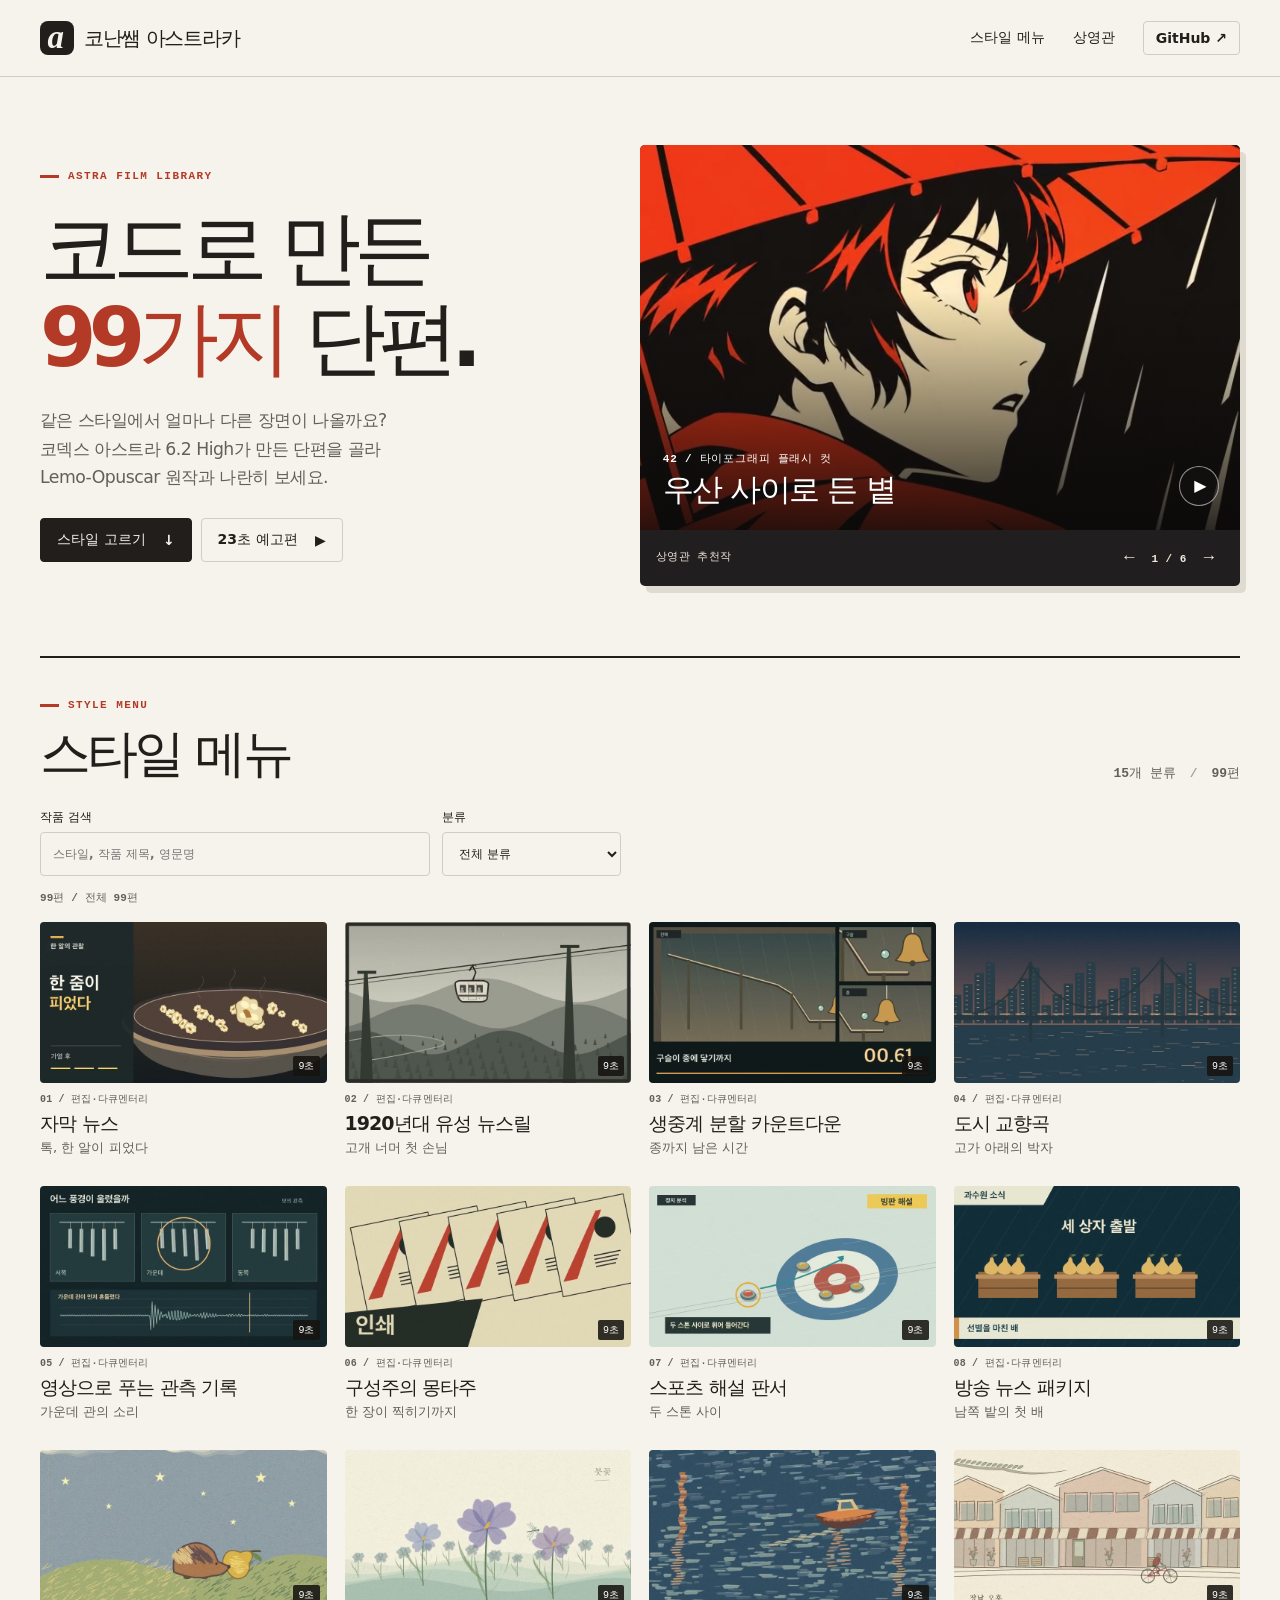
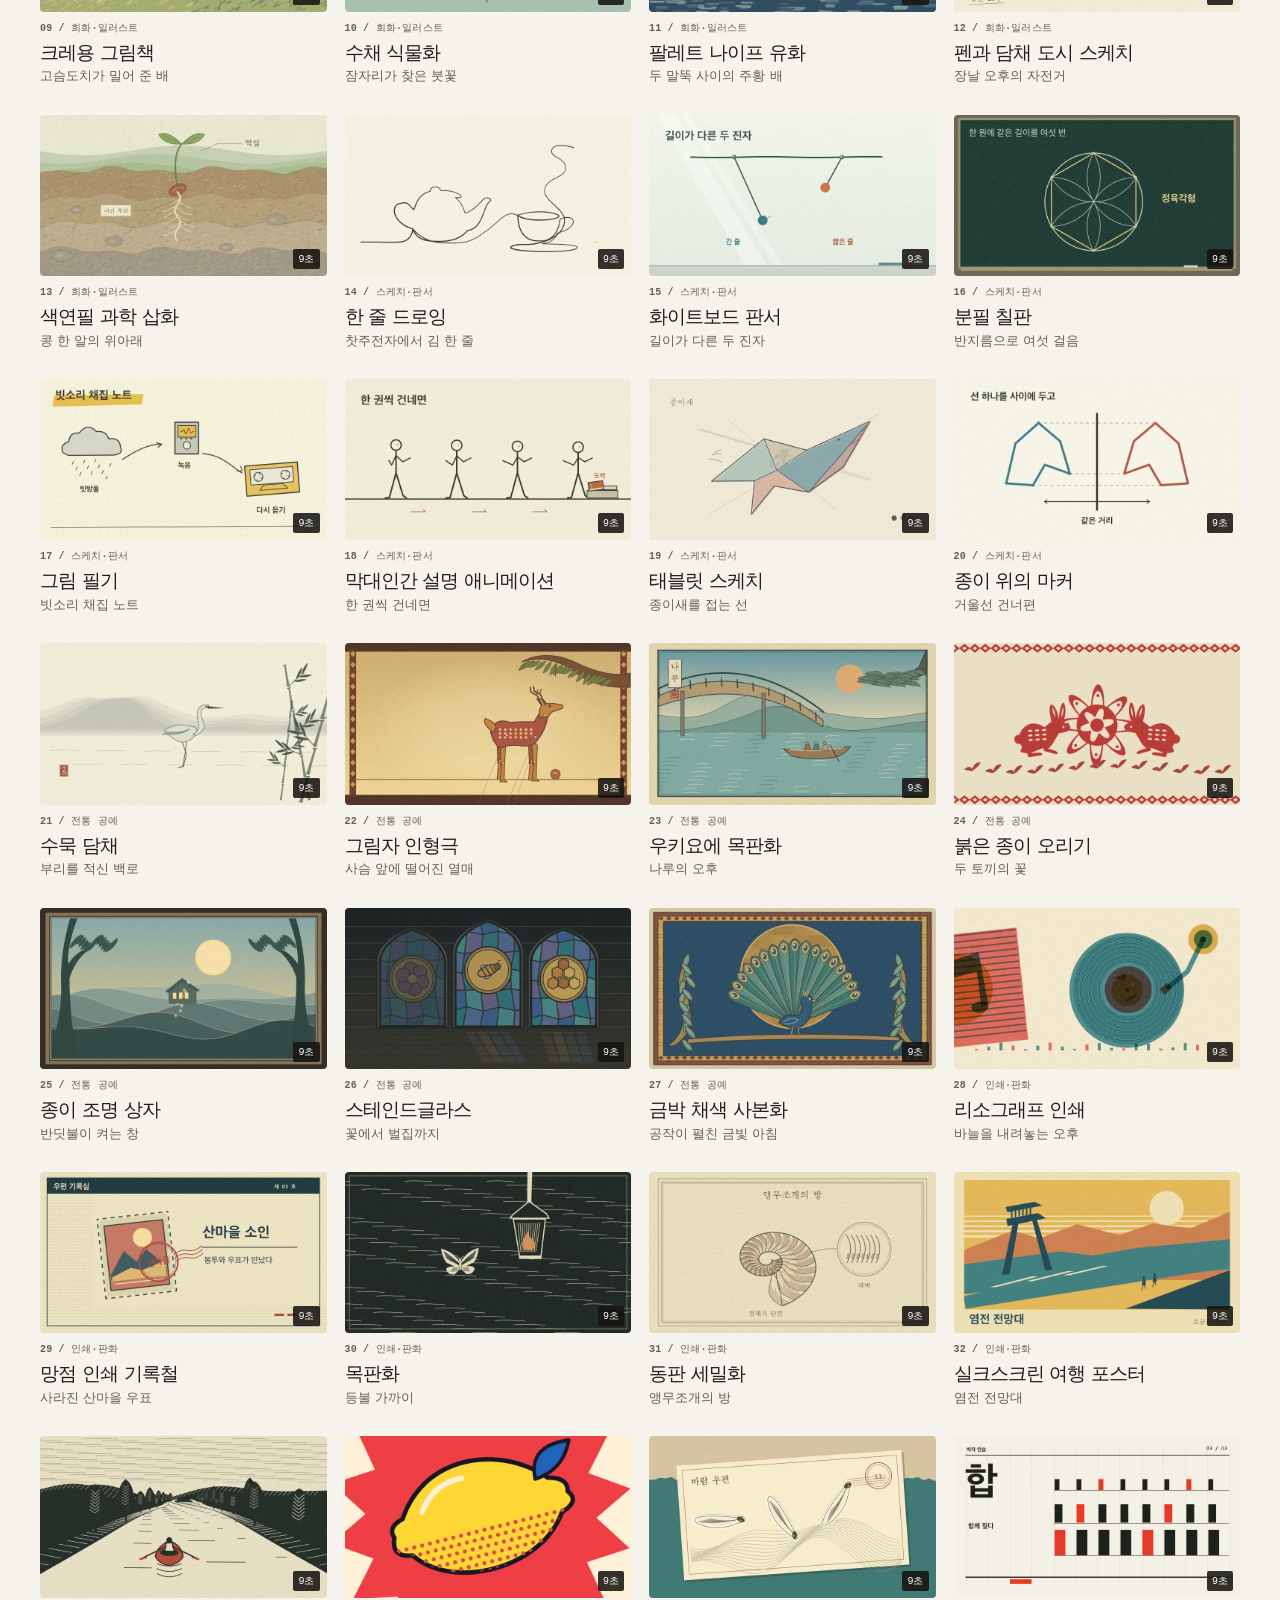
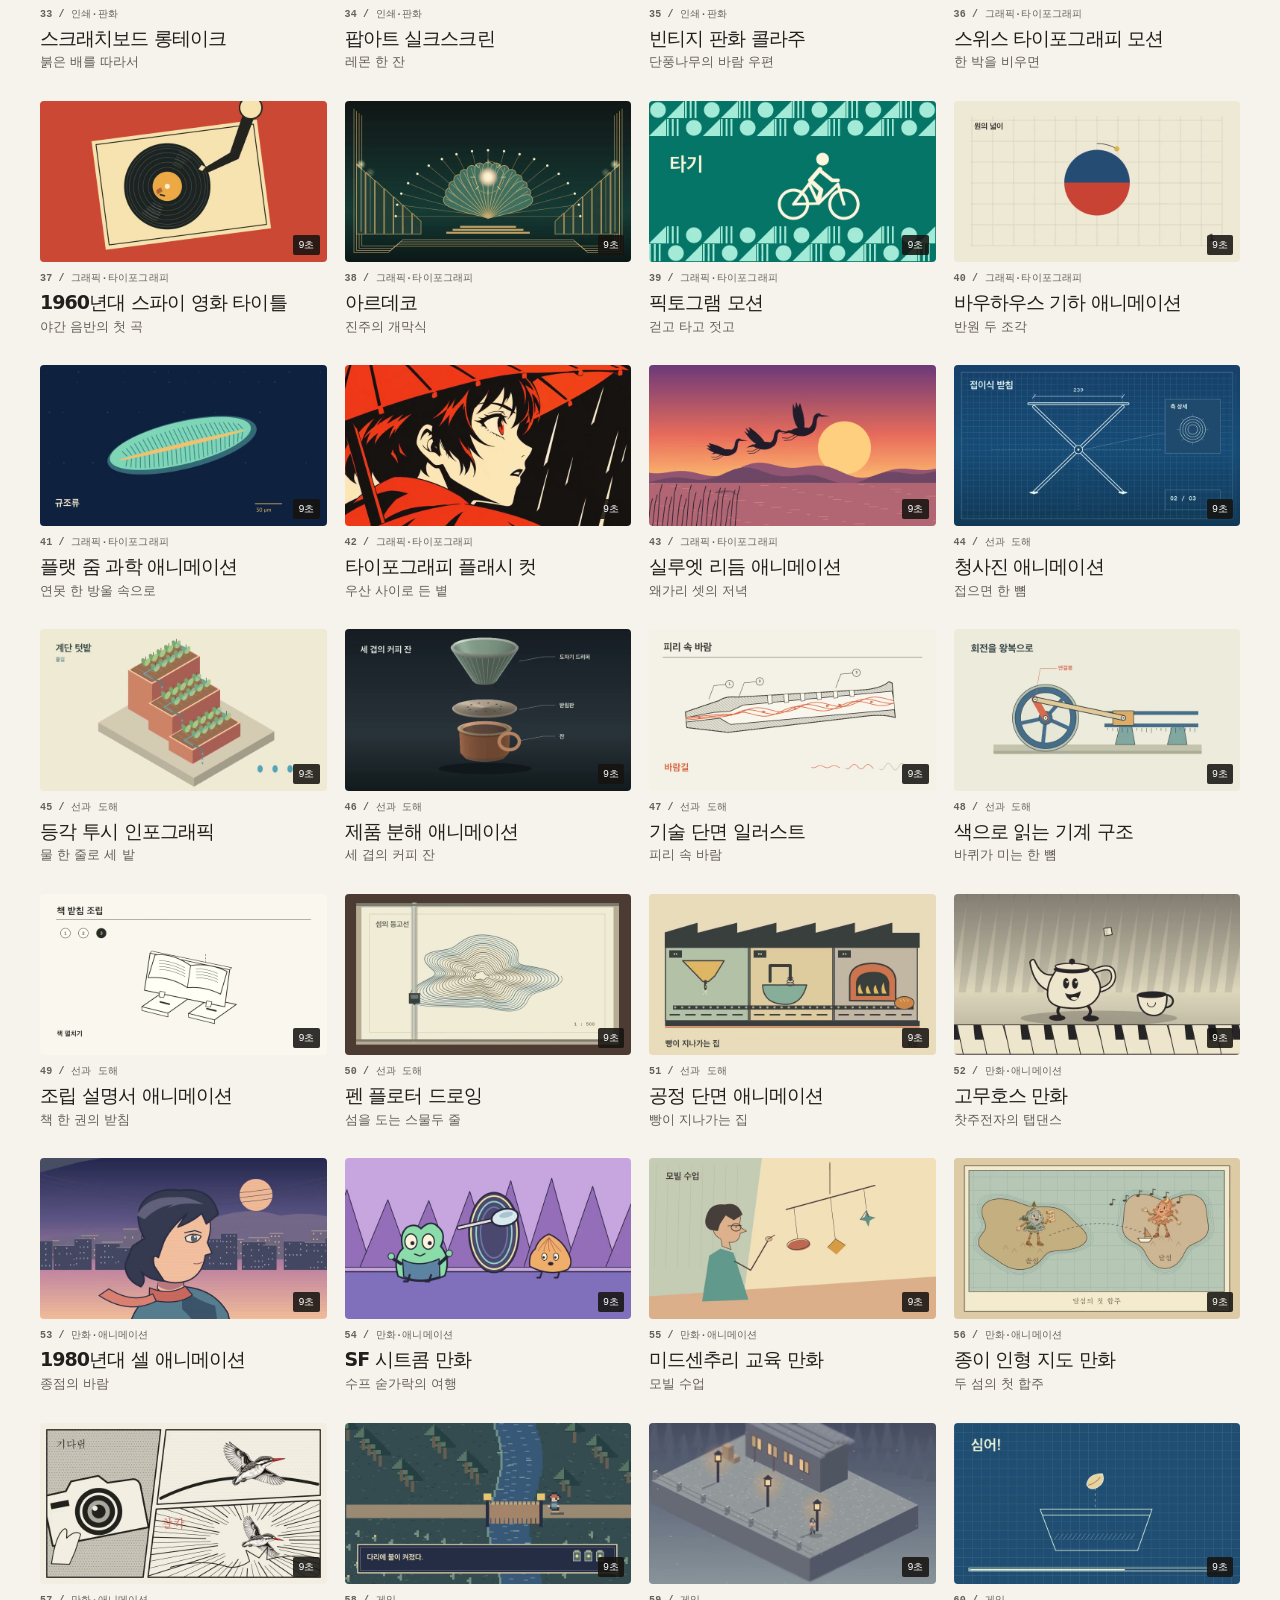
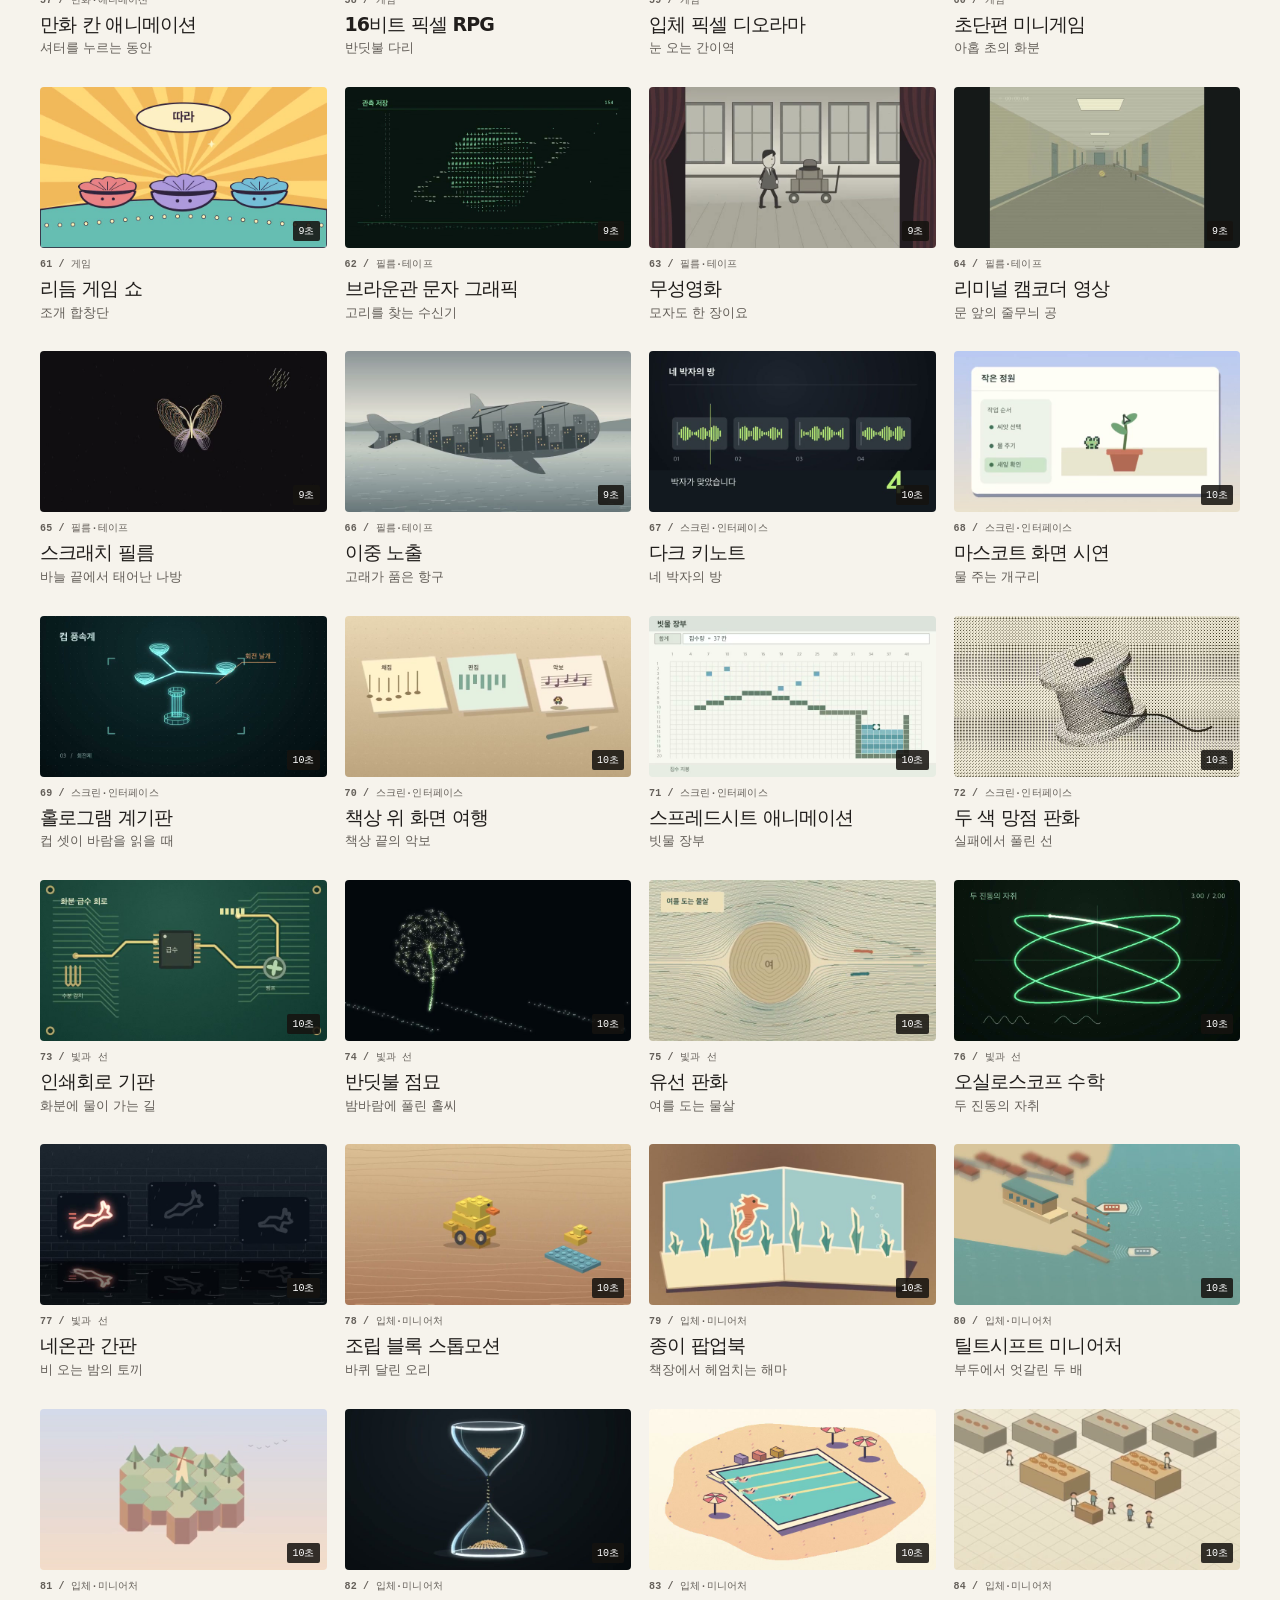
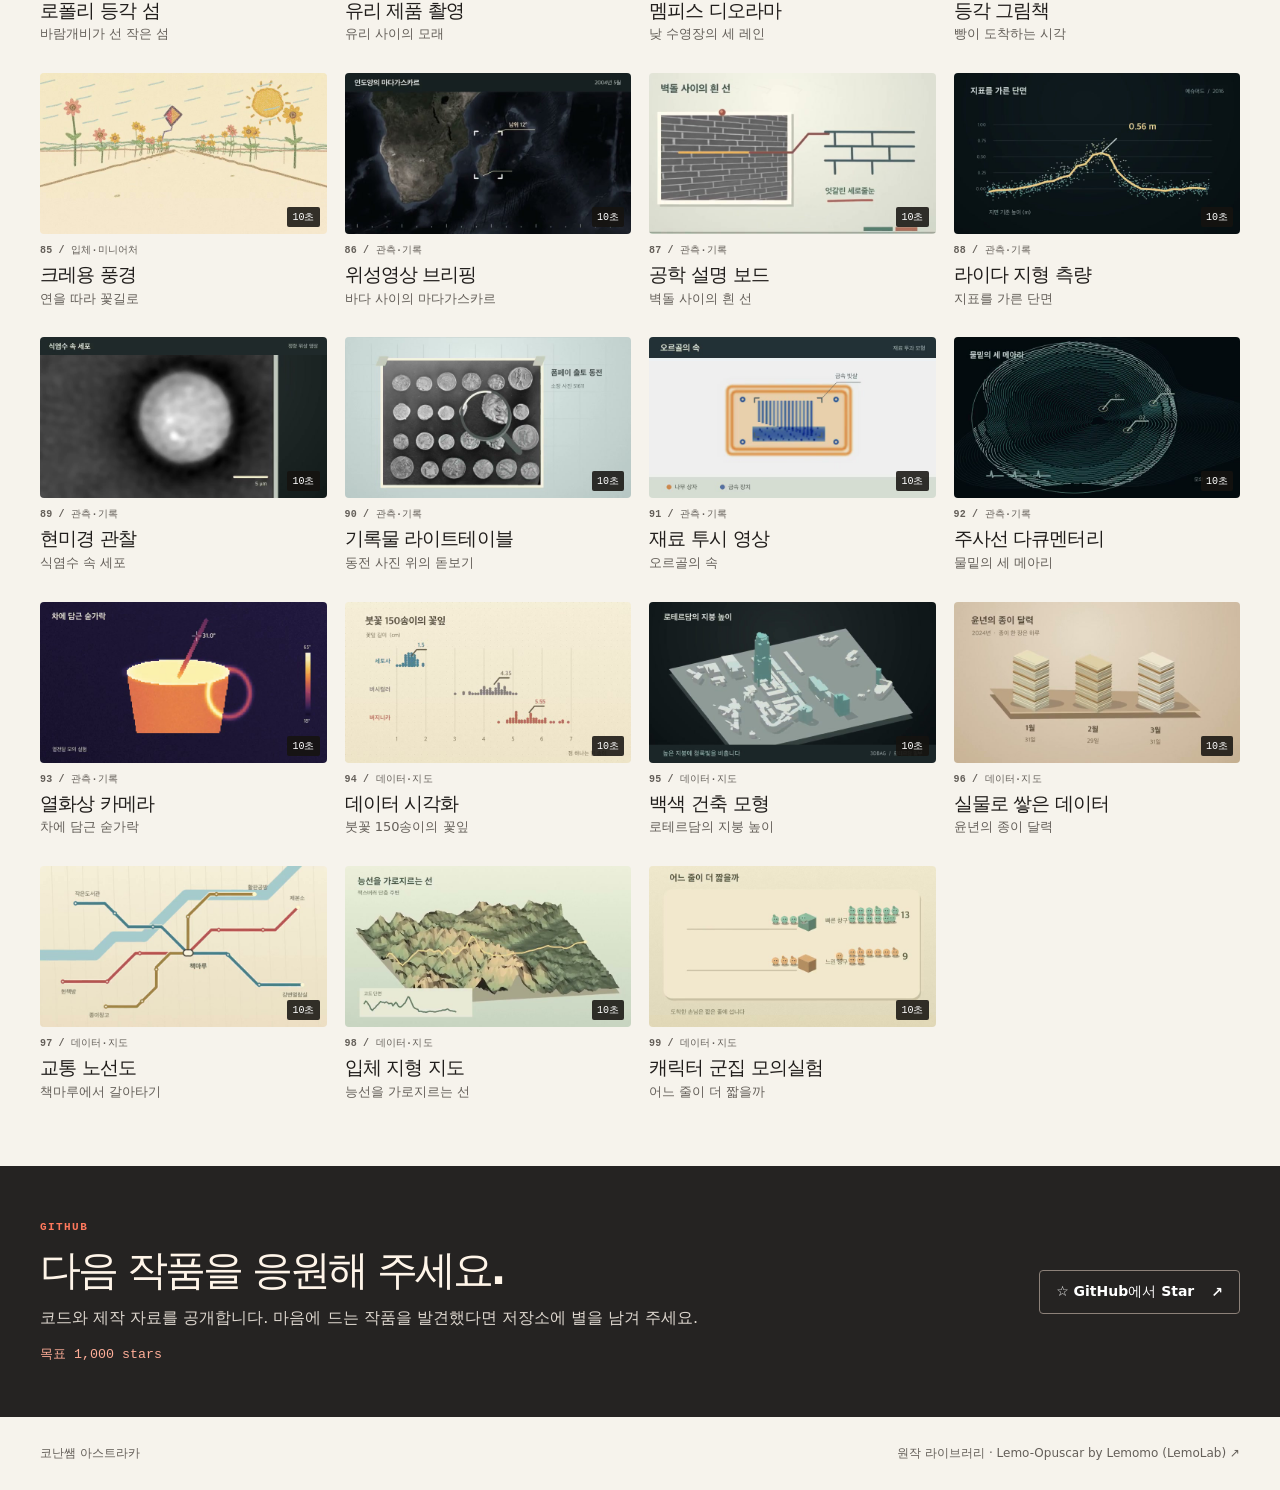
==== site/index.html @ 6ea54a71 "Publish Conan AstraCar with 99 reproducible films and a Korean comparison gallery" ====
<!doctype html>
<html lang="ko">
  <head>
    <meta charset="utf-8" />
    <meta name="viewport" content="width=device-width,initial-scale=1" />
    <title>코난쌤 아스트라카 · 99가지 코드 필름</title>
    <meta
      name="description"
      content="Codex Astra 6.2 High가 코드로 만든 단편 99편. 한국어 스타일 메뉴에서 작품을 고르고 Lemo-Opuscar 원작과 비교해 보세요."
    />
    <meta property="og:title" content="코난쌤 아스트라카 | 99가지 코드 필름" />
    <meta
      property="og:description"
      content="15개 분류, 99편의 새 단편. 같은 스타일을 두 제작자가 어떻게 풀었는지 보세요."
    />
    <meta
      property="og:image"
      content="https://jkf87.github.io/conan-astracar/share.jpg"
    />
    <link rel="canonical" href="https://jkf87.github.io/conan-astracar/" />
    <meta name="twitter:card" content="summary_large_image" />
    <link rel="icon" href="icon.svg" type="image/svg+xml" />
    <link rel="stylesheet" href="style.css" />
    <script src="app.js" type="module"></script>
  </head>
  <body data-page="home">
    <a class="skip" href="#menu">스타일 메뉴로 건너뛰기</a>
    <header>
      <div class="bar wrap">
        <a class="brand" href="./"
          ><i aria-hidden="true">a</i> 코난쌤 아스트라카</a
        >
        <nav aria-label="주 메뉴">
          <a href="#menu">스타일 메뉴</a><a href="films.html">상영관</a
          ><a class="git" href="https://github.com/jkf87/conan-astracar"
            >GitHub ↗</a
          >
        </nav>
      </div>
    </header>
    <main>
      <section class="hero wrap">
        <div class="hero-copy">
          <p class="eyebrow"><span></span> ASTRA FILM LIBRARY</p>
          <h1>코드로 만든<br /><em>99가지</em> 단편.</h1>
          <p>
            같은 스타일에서 얼마나 다른 장면이 나올까요?<br />코덱스 아스트라
            6.2 High가 만든 단편을 골라<br class="wide" />
            Lemo-Opuscar 원작과 나란히 보세요.
          </p>
          <div class="actions">
            <a class="btn primary" href="#menu">스타일 고르기 <b>↓</b></a
            ><button type="button" id="trailer-open" class="btn">
              23초 예고편 <b aria-hidden="true">▶</b>
            </button>
          </div>
        </div>
        <div class="hero-art" id="feature" aria-label="추천 단편">
          <a id="feature-link" class="feature-link" href="films.html"
            ><img id="feature-img" alt="" fetchpriority="high" /><span
              class="feature-caption"
              ><small id="feature-kind"></small
              ><strong id="feature-title"></strong></span
            ><span class="feature-play" aria-hidden="true">▶</span></a
          >
          <div class="feature-foot">
            <span>상영관 추천작</span>
            <div>
              <button id="prev" aria-label="이전 추천작">←</button>
              <output id="feature-page"></output>
              <button id="next" aria-label="다음 추천작">→</button>
            </div>
          </div>
        </div>
      </section>
      <section class="catalog wrap" id="menu">
        <div class="section-title">
          <div>
            <p class="eyebrow"><span></span> STYLE MENU</p>
            <h2>스타일 메뉴</h2>
          </div>
          <span class="stats">15개 분류 <i>/</i> 99편</span>
        </div>
        <div class="tools">
          <label
            >작품 검색<input
              id="search"
              type="search"
              placeholder="스타일, 작품 제목, 영문명"
              autocomplete="off" /></label
          ><label
            >분류<select id="category">
              <option value="">전체 분류</option>
            </select></label
          >
        </div>
        <p class="count" id="count" role="status" aria-live="polite">
          작품 목록을 불러오는 중…
        </p>
        <div id="cards" class="cards"></div>
        <noscript
          >메뉴 검색과 영상 비교에는 자바스크립트가 필요합니다.
          <a href="https://github.com/jkf87/conan-astracar"
            >GitHub에서 소스와 영상을 보세요.</a
          ></noscript
        >
      </section>
      <section class="support">
        <div class="wrap support-inner">
          <div>
            <p class="eyebrow">GITHUB</p>
            <h2>다음 작품을 응원해 주세요.</h2>
            <p>
              코드와 제작 자료를 공개합니다. 마음에 드는 작품을 발견했다면
              저장소에 별을 남겨 주세요.
            </p>
            <small>목표 1,000 stars <span class="stars"></span></small>
          </div>
          <a class="btn" href="https://github.com/jkf87/conan-astracar"
            >☆ GitHub에서 Star <b>↗</b></a
          >
        </div>
      </section>
    </main>
    <dialog id="trailer-dialog" aria-labelledby="trailer-heading">
      <div class="dialog-head">
        <h2 id="trailer-heading">코난쌤 아스트라카 예고편</h2>
        <button class="btn" id="trailer-close">닫기</button>
      </div>
      <video
        id="trailer-player"
        controls
        playsinline
        preload="none"
        aria-label="8가지 스타일을 모은 23초 예고편"
      ></video>
    </dialog>
    <footer class="wrap">
      <strong>코난쌤 아스트라카</strong
      ><span
        >원작 라이브러리 ·
        <a href="https://github.com/lemomo-ai/lemo-opuscar"
          >Lemo-Opuscar by Lemomo (LemoLab) ↗</a
        ></span
      >
    </footer>
  </body>
</html>
---- site/style.css ----
:root {
  --paper: #f6f3ec;
  --ink: #211e1c;
  --muted: #645f59;
  --line: #d2cdc3;
  --red: #b33a26;
  --bright: #ff785c;
  --black: #201e1e;
  --mono: ui-monospace, SFMono-Regular, Consolas, monospace;
  font-family:
    "DM Sans", "Apple SD Gothic Neo", "Malgun Gothic", system-ui, sans-serif;
  color: var(--ink);
  background: var(--paper);
  font-synthesis: none;
}
* {
  box-sizing: border-box;
}
body {
  margin: 0;
}
a {
  color: inherit;
  text-underline-offset: 4px;
}
button,
input,
select,
textarea {
  font: inherit;
}
a,
button,
input,
select {
  touch-action: manipulation;
}
button,
select {
  cursor: pointer;
}
button {
  color: inherit;
}
button:focus-visible,
a:focus-visible,
input:focus-visible,
select:focus-visible {
  outline: 3px solid #398cff;
  outline-offset: 3px;
}
h1,
h2,
h3,
p {
  margin: 0;
}
h1,
h2,
h3 {
  word-break: keep-all;
  text-wrap: balance;
}
p {
  word-break: keep-all;
}
.wrap {
  width: min(1248px, calc(100% - 80px));
  margin: auto;
}
.skip {
  position: absolute;
  top: -150px;
  left: 20px;
  background: #fff;
  color: #111;
  padding: 12px;
  z-index: 10;
}
.skip:focus {
  top: 5px;
}
header {
  border-bottom: 1px solid var(--line);
}
.bar {
  display: flex;
  align-items: center;
  justify-content: space-between;
  gap: 16px;
  min-height: 76px;
}
.brand {
  display: flex;
  align-items: center;
  gap: 10px;
  font-weight: 850;
  letter-spacing: -0.065em;
  text-decoration: none;
  white-space: nowrap;
  font-size: 20px;
}
.brand i {
  display: inline-grid;
  place-content: center;
  background: var(--ink);
  color: var(--paper);
  font:
    bold italic 33px/1 Georgia,
    serif;
  width: 34px;
  height: 34px;
  border-radius: 8px;
  padding: 0 4px 2px 0;
}
nav {
  display: flex;
  align-items: center;
  gap: 28px;
  font-size: 14px;
  font-weight: 650;
}
nav a {
  text-decoration: none;
}
nav a:hover,
.back:hover,
.card:hover h3 {
  text-decoration: underline;
}
nav .git {
  border: 1px solid var(--line);
  border-radius: 4px;
  padding: 8px 12px;
}
.hero {
  padding: 68px 0 70px;
  display: grid;
  grid-template-columns: 1fr 1.12fr;
  gap: clamp(28px, 5vw, 80px);
  align-items: center;
}
.eyebrow,
.kicker,
.stats,
.count,
.film-meta,
.feature-foot,
.card-kicker {
  font: 600 11px/1.4 var(--mono);
  letter-spacing: 0.13em;
}
.eyebrow {
  display: flex;
  align-items: center;
  gap: 9px;
  color: var(--red);
}
.eyebrow span {
  width: 19px;
  height: 3px;
  background: currentColor;
}
.hero h1 {
  font-size: clamp(57px, 6.35vw, 100px);
  line-height: 1.1;
  letter-spacing: -0.095em;
  margin: 20px 0 23px;
  font-weight: 830;
}
.hero h1 em {
  font-style: normal;
  color: var(--red);
}
.hero-copy > p:not(.eyebrow) {
  font-size: clamp(16px, 1.35vw, 19px);
  line-height: 1.65;
  color: var(--muted);
  letter-spacing: -0.03em;
}
.actions,
.film-actions {
  display: flex;
  gap: 9px;
  flex-wrap: wrap;
  margin-top: 26px;
}
.btn {
  display: inline-flex;
  align-items: center;
  justify-content: center;
  gap: 17px;
  border: 1px solid var(--line);
  padding: 12px 16px;
  background: transparent;
  color: inherit;
  text-decoration: none;
  font-size: 14px;
  font-weight: 700;
  border-radius: 4px;
}
.btn:hover {
  border-color: currentColor;
}
.primary {
  background: var(--ink);
  color: var(--paper);
  border-color: var(--ink);
}
.hero-art {
  background: var(--black);
  color: #fff;
  border-radius: 5px;
  overflow: hidden;
  box-shadow: 6px 7px 0 #e0dbd1;
}
.feature-link {
  background: #3a3431;
  display: block;
  position: relative;
  aspect-ratio: 1.56;
  overflow: hidden;
  text-decoration: none;
}
.feature-link img,
.card img {
  width: 100%;
  height: 100%;
  display: block;
  object-fit: cover;
}
.feature-link:after {
  content: "";
  position: absolute;
  inset: 38% 0 0;
  background: linear-gradient(transparent, rgba(10, 9, 9, 0.86));
  pointer-events: none;
}
.feature-caption {
  position: absolute;
  bottom: 22px;
  left: 23px;
  z-index: 1;
  display: grid;
  gap: 6px;
  margin-right: 72px;
}
.feature-caption small {
  font: 600 11px var(--mono);
  letter-spacing: 0.07em;
}
.feature-caption strong {
  font-size: clamp(21px, 2.4vw, 35px);
  line-height: 1.15;
  letter-spacing: -0.055em;
}
.feature-play {
  position: absolute;
  right: 21px;
  bottom: 24px;
  z-index: 1;
  border: 1px solid #ffffff88;
  background: #18161566;
  border-radius: 50%;
  width: 40px;
  height: 40px;
  display: grid;
  place-items: center;
  padding-left: 3px;
}
.feature-foot,
.stepper {
  display: flex;
  justify-content: space-between;
  align-items: center;
}
.feature-foot {
  padding: 9px 16px;
  letter-spacing: 0.04em;
  color: #f2e9dc;
}
.feature-foot button,
.stepper button {
  border: 0;
  background: transparent;
  padding: 7px 10px;
  color: inherit;
  font-size: 17px;
}
.feature-foot button:hover,
.stepper button:hover {
  background: #ffffff20;
}
.catalog {
  padding: 40px 0 65px;
  border-top: 2px solid var(--ink);
  scroll-margin-top: 20px;
}
.section-title {
  display: flex;
  align-items: flex-end;
  justify-content: space-between;
  gap: 12px;
}
.section-title h2,
.cinema h1,
.support h2 {
  font-size: clamp(32px, 4vw, 57px);
  line-height: 1.18;
  letter-spacing: -0.075em;
  font-weight: 800;
}
.section-title .eyebrow {
  margin-bottom: 10px;
}
.stats {
  font-size: 13px;
  color: var(--muted);
  letter-spacing: 0;
}
.stats i {
  font-style: normal;
  color: #aaa197;
  margin: 0 6px;
}
.tools,
.chooser {
  display: flex;
  align-items: end;
  gap: 12px;
  margin: 26px 0 15px;
}
.tools label,
.chooser label {
  display: grid;
  gap: 6px;
  font-size: 12px;
  font-weight: 700;
}
.tools label:first-child {
  width: min(390px, 67%);
}
input,
select,
textarea {
  border: 1px solid var(--line);
  border-radius: 4px;
  background: transparent;
  color: inherit;
  padding: 10px 12px;
  min-height: 44px;
  min-width: 0;
}
select {
  padding-right: 32px;
}
.count {
  color: var(--muted);
  letter-spacing: 0.01em;
  margin-bottom: 15px;
}
.cards {
  display: grid;
  grid-template-columns: repeat(4, minmax(0, 1fr));
  gap: 29px 18px;
}
.card {
  display: block;
  color: inherit;
  text-decoration: none;
  min-width: 0;
}
.card-thumb {
  display: block;
  position: relative;
  aspect-ratio: 16/9;
  border-radius: 4px;
  overflow: hidden;
  background: #e3ded5;
}
.card-thumb small {
  position: absolute;
  bottom: 7px;
  right: 7px;
  font: 10px var(--mono);
  background: #151310dd;
  padding: 3px 5px;
  color: white;
  border-radius: 2px;
}
.card-kicker {
  color: var(--muted);
  letter-spacing: 0.02em;
  margin: 10px 0 4px;
  display: block;
  font-size: 10px;
}
.card h3 {
  font-size: 19px;
  line-height: 1.3;
  letter-spacing: -0.05em;
}
.card p {
  font-size: 13px;
  line-height: 1.5;
  color: var(--muted);
  margin-top: 2px;
}
.empty {
  grid-column: 1/-1;
  padding: 24px 0;
}
.support {
  background: #252322;
  color: #fff5e9;
  padding: 54px 0;
}
.support-inner {
  display: flex;
  justify-content: space-between;
  align-items: center;
  gap: 24px;
}
.support .eyebrow {
  color: var(--bright);
  margin-bottom: 10px;
}
.support h2 {
  font-size: clamp(27px, 3.2vw, 44px);
}
.support p:not(.eyebrow) {
  line-height: 1.55;
  margin: 12px 0;
  color: #ddd6ce;
}
.support small {
  font-family: var(--mono);
  color: #ffae98;
}
.support .btn {
  white-space: nowrap;
  color: white;
  border-color: #8c8179;
}
footer {
  display: flex;
  align-items: center;
  justify-content: space-between;
  gap: 14px;
  padding: 27px 0;
  color: var(--muted);
  font-size: 12px;
  line-height: 1.6;
}
footer a {
  text-decoration: none;
}
.theater {
  --paper: #191919;
  --ink: #f6f3ec;
  --muted: #c3bab0;
  --line: #454140;
  --red: var(--bright);
  background: var(--paper);
  color: var(--ink);
  min-height: 100svh;
}
.theater .brand i {
  background: var(--bright);
  color: #201e1c;
}
.cinema {
  padding: 44px 0 36px;
}
.cinema h1 {
  margin-top: 9px;
}
.back {
  font-size: 14px;
  color: var(--muted);
  text-decoration: none;
}
.chooser {
  justify-content: space-between;
  padding-bottom: 24px;
  border-bottom: 1px solid var(--line);
  margin-bottom: 20px;
}
.chooser label {
  width: min(450px, 70%);
}
.chooser select {
  background: #242222;
  color: var(--ink);
  width: 100%;
}
.stepper {
  gap: 7px;
  font: 13px var(--mono);
}
.kicker {
  letter-spacing: 0;
  color: var(--bright);
  margin: 12px 0 2px;
}
.cinema h2 {
  font-size: clamp(24px, 3vw, 39px);
  letter-spacing: -0.055em;
}
.pair {
  display: grid;
  grid-template-columns: 1fr 1fr;
  gap: 22px;
  margin-top: 20px;
}
.pair article {
  min-width: 0;
}
.film-meta {
  display: flex;
  align-items: center;
  justify-content: space-between;
  padding: 10px 0;
  border-top: 2px solid var(--bright);
  color: var(--bright);
}
.pair article + article .film-meta {
  border-color: #bbb2a7;
  color: #d6cfc7;
}
.film-meta span {
  font: 12px system-ui;
  letter-spacing: 0;
}
.pair video {
  background: #090909;
  width: 100%;
  aspect-ratio: 16/9;
  display: block;
  object-fit: contain;
}
.pair h3 {
  font-size: clamp(20px, 2.15vw, 32px);
  letter-spacing: -0.045em;
  margin: 13px 0 5px;
}
.pair p {
  font-size: 14px;
  color: var(--muted);
  line-height: 1.65;
}
.pair p + p {
  margin-top: 5px;
}
.film-actions {
  border-top: 1px solid var(--line);
  padding-top: 22px;
}
.theater footer {
  border-top: 1px solid var(--line);
}
#feedback {
  margin: 10px 0;
  color: var(--muted);
  font-size: 13px;
}
#manual-copy {
  width: 100%;
}
@media (max-width: 900px) {
  .wrap {
    width: calc(100% - 44px);
  }
  .cards {
    grid-template-columns: repeat(3, minmax(0, 1fr));
  }
  .hero {
    gap: 22px;
    padding: 48px 0;
  }
  .hero h1 {
    font-size: clamp(50px, 7.6vw, 70px);
  }
  .wide {
    display: none;
  }
  .hero .btn {
    padding: 10px 12px;
    gap: 8px;
  }
  .feature-link {
    aspect-ratio: 1.32;
  }
}
@media (max-width: 670px) {
  .wrap {
    width: calc(100% - 32px);
  }
  .bar {
    min-height: 62px;
    gap: 8px;
  }
  .brand {
    font-size: 16px;
    gap: 6px;
  }
  .brand i {
    width: 27px;
    height: 28px;
    font-size: 26px;
  }
  nav {
    gap: 10px;
    font-size: 12px;
  }
  nav .git {
    padding: 5px;
    border: 0;
  }
  .hero {
    display: flex;
    flex-direction: column;
    align-items: stretch;
    gap: 25px;
    padding: 34px 0;
  }
  .hero h1 {
    font-size: clamp(58px, 12vw, 79px);
    margin: 12px 0 14px;
  }
  .hero .actions {
    margin-top: 17px;
  }
  .feature-link {
    aspect-ratio: 1.8;
  }
  .feature-caption {
    bottom: 13px;
    left: 15px;
  }
  .feature-play {
    bottom: 13px;
    right: 15px;
  }
  .feature-foot {
    padding: 4px 10px;
  }
  .catalog {
    padding: 27px 0 45px;
  }
  .cards {
    grid-template-columns: repeat(2, minmax(0, 1fr));
    gap: 19px 10px;
  }
  .card h3 {
    font-size: 16px;
  }
  .card p {
    font-size: 12px;
  }
  .tools {
    gap: 8px;
  }
  .tools label {
    min-width: 0;
    flex: 1;
  }
  .tools label:first-child {
    flex: 1.35;
  }
  .tools input,
  .tools select {
    width: 100%;
    font-size: 14px;
  }
  .support {
    padding: 35px 0;
  }
  .support-inner,
  footer {
    align-items: flex-start;
    flex-direction: column;
  }
  .cinema {
    padding-top: 28px;
  }
  .pair {
    grid-template-columns: 1fr;
    gap: 22px;
  }
  .film-actions .btn {
    padding: 10px;
  }
  .chooser {
    gap: 6px;
  }
  .stepper {
    gap: 0;
  }
  .stepper button {
    padding: 6px;
  }
  .feature-foot button {
    min-width: 34px;
  }
  .stats {
    font-size: 12px;
  }
  .actions,
  .film-actions {
    gap: 6px;
  }
}

dialog {
  width: min(860px, calc(100% - 32px));
  padding: 15px;
  border: 1px solid #665f59;
  border-radius: 5px;
  color: #fff6ef;
  background: #232121;
}
dialog::backdrop {
  background: #080707cc;
}
.dialog-head {
  display: flex;
  gap: 10px;
  align-items: center;
  justify-content: space-between;
  margin-bottom: 12px;
}
.dialog-head h2 {
  font-size: 18px;
  letter-spacing: -0.045em;
}
.dialog-head .btn {
  padding: 6px 10px;
}
dialog video {
  display: block;
  width: 100%;
  aspect-ratio: 16/9;
  background: #111;
}
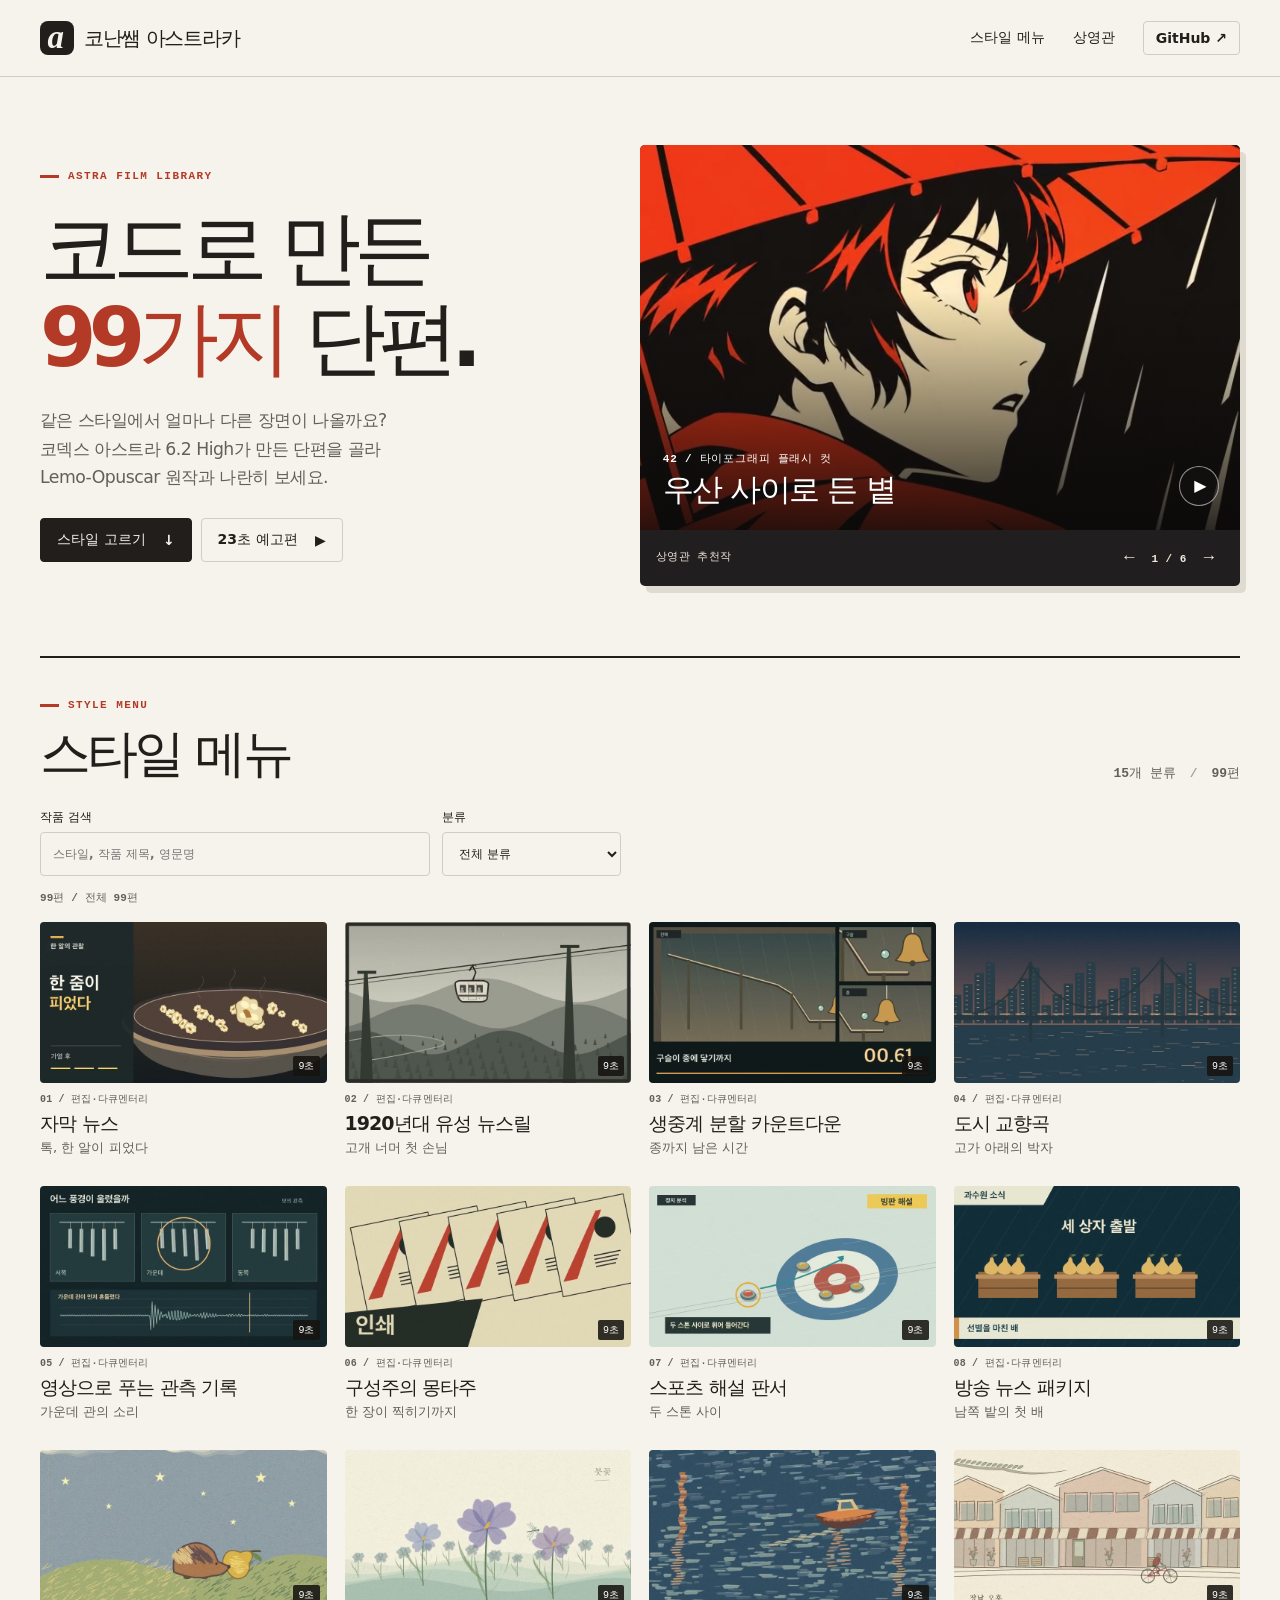
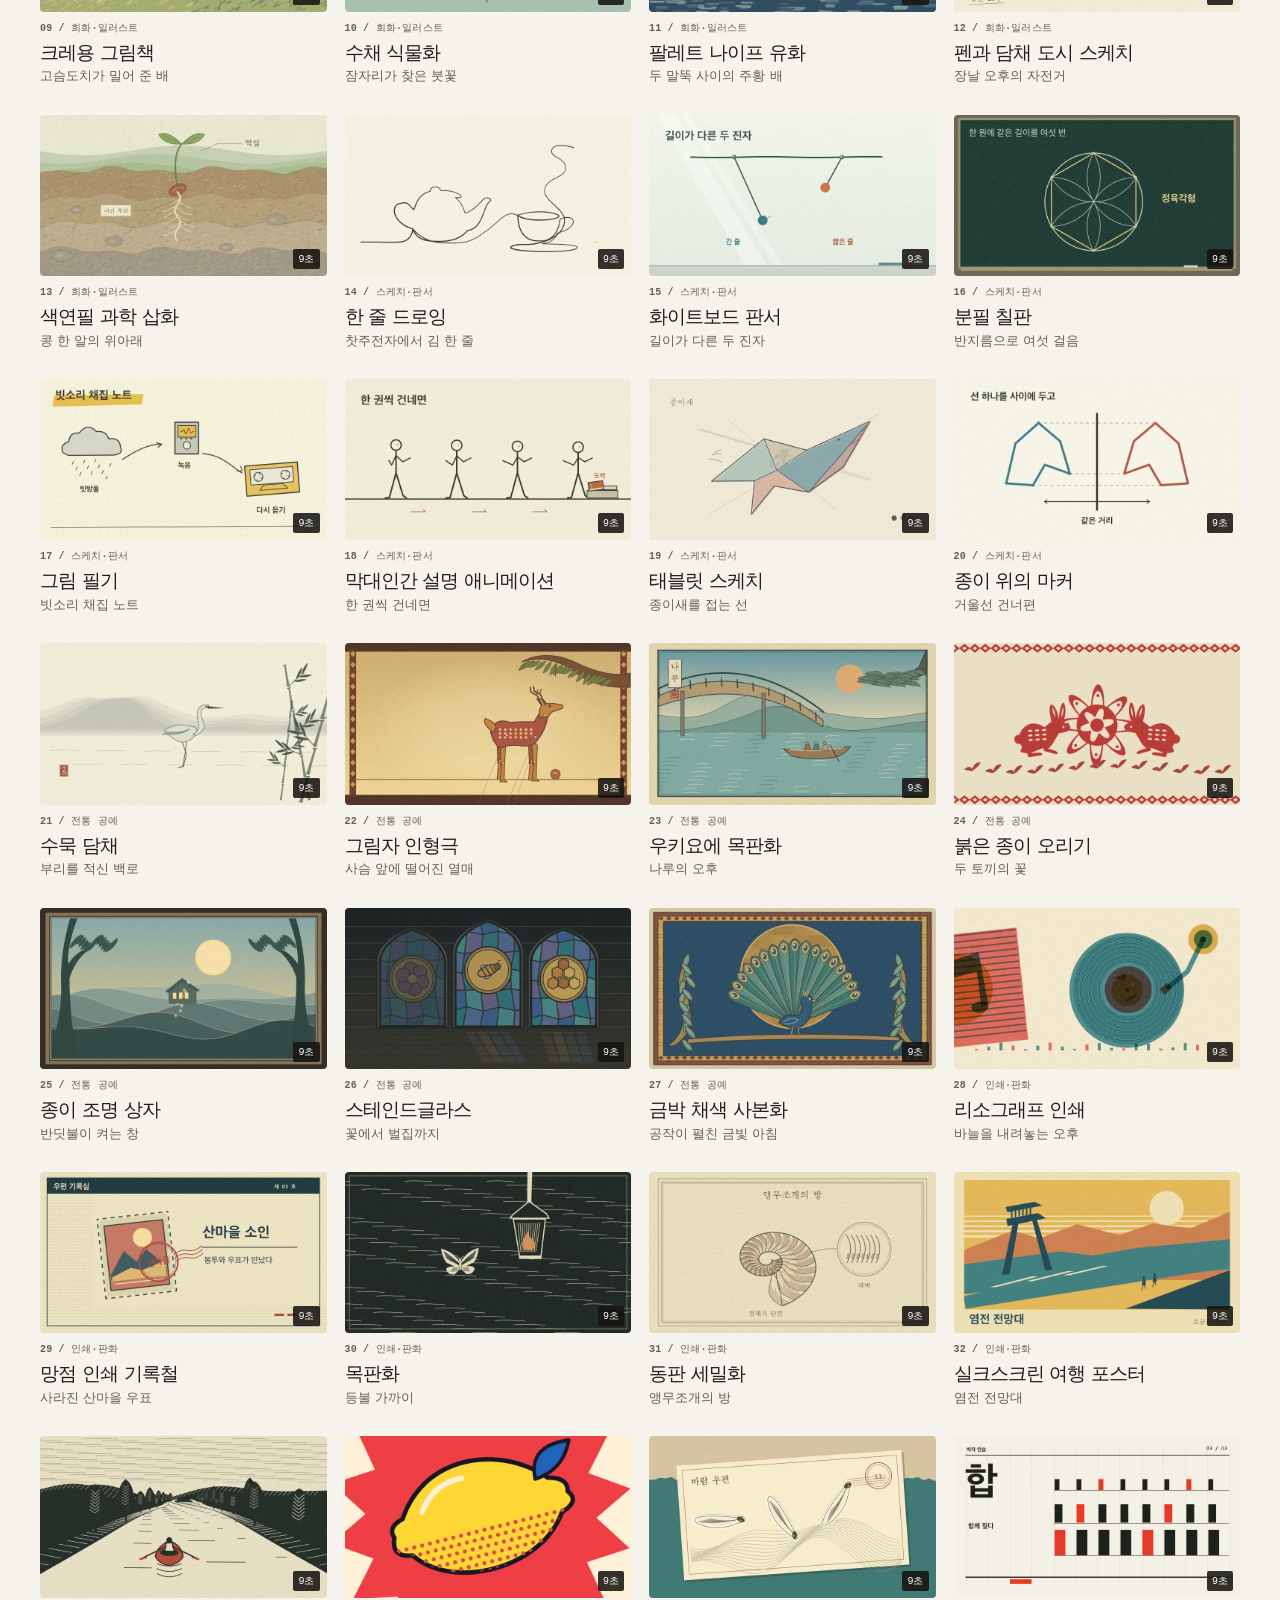
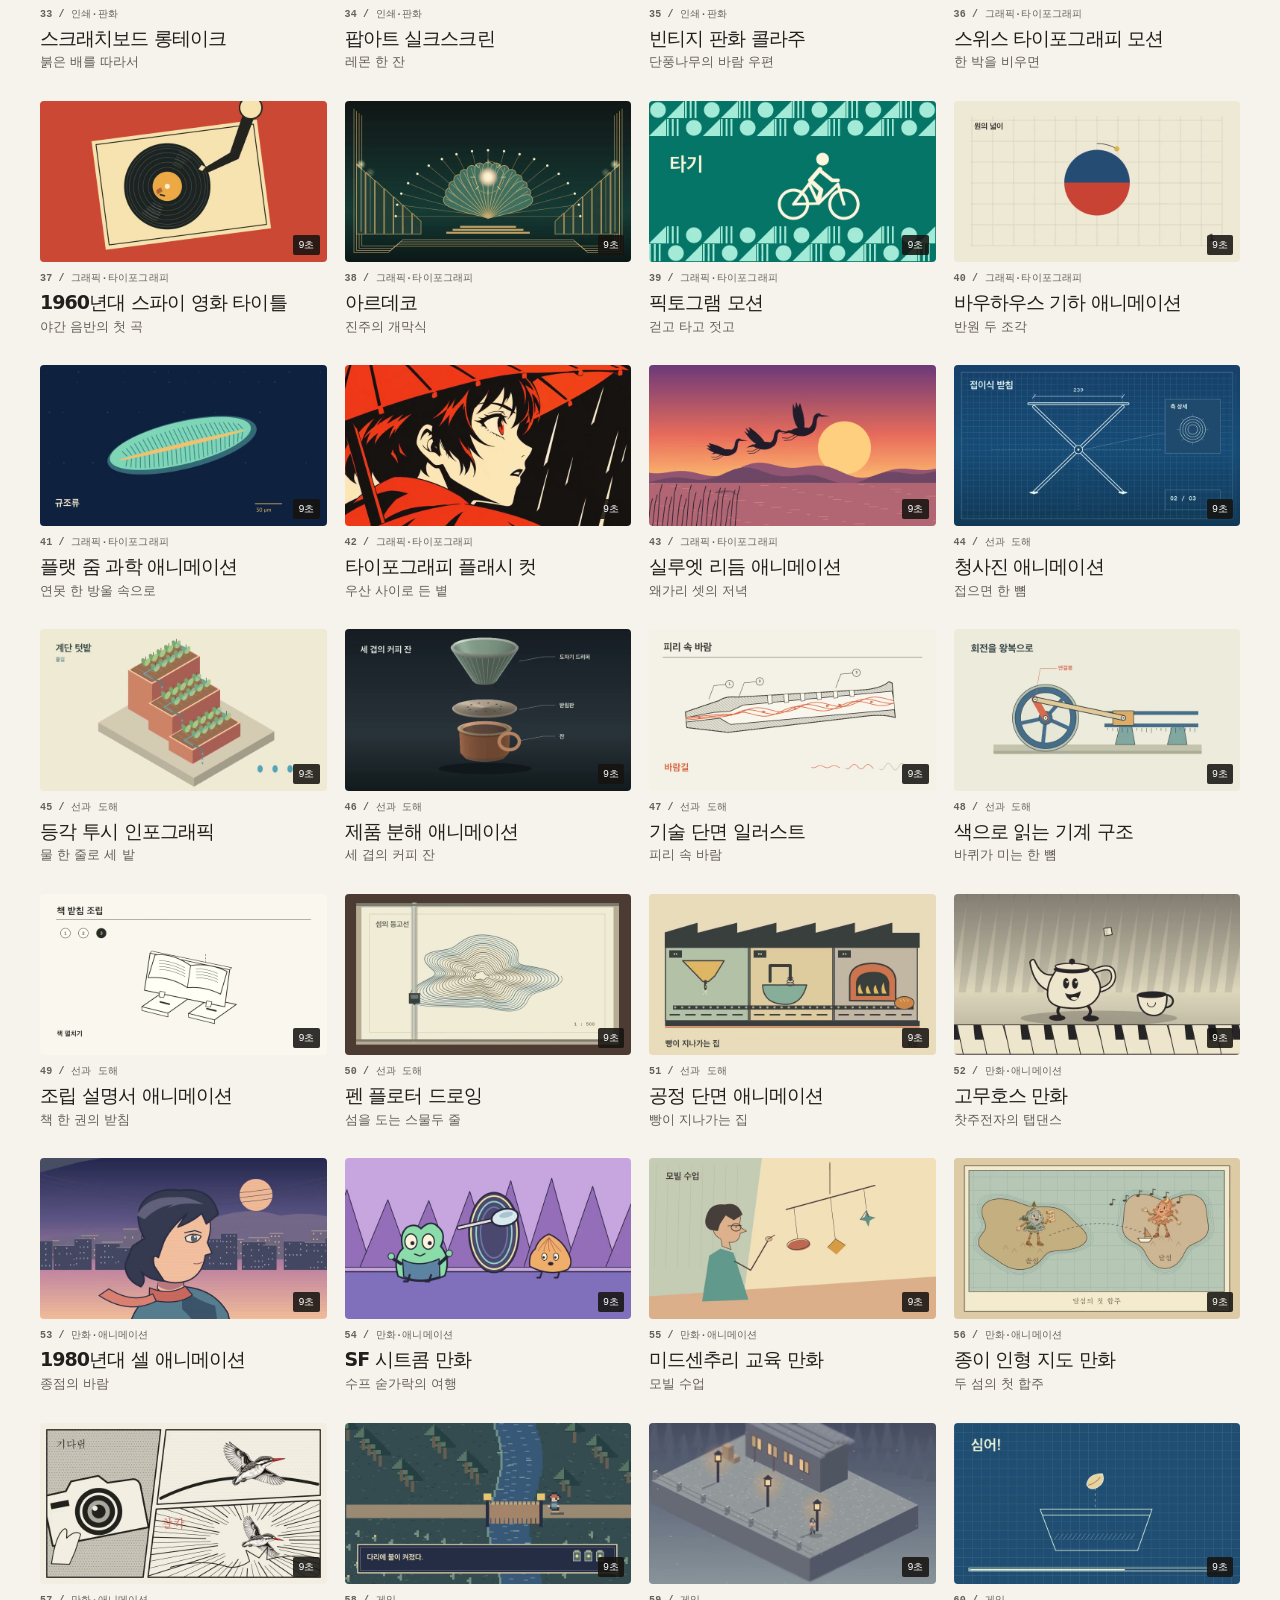
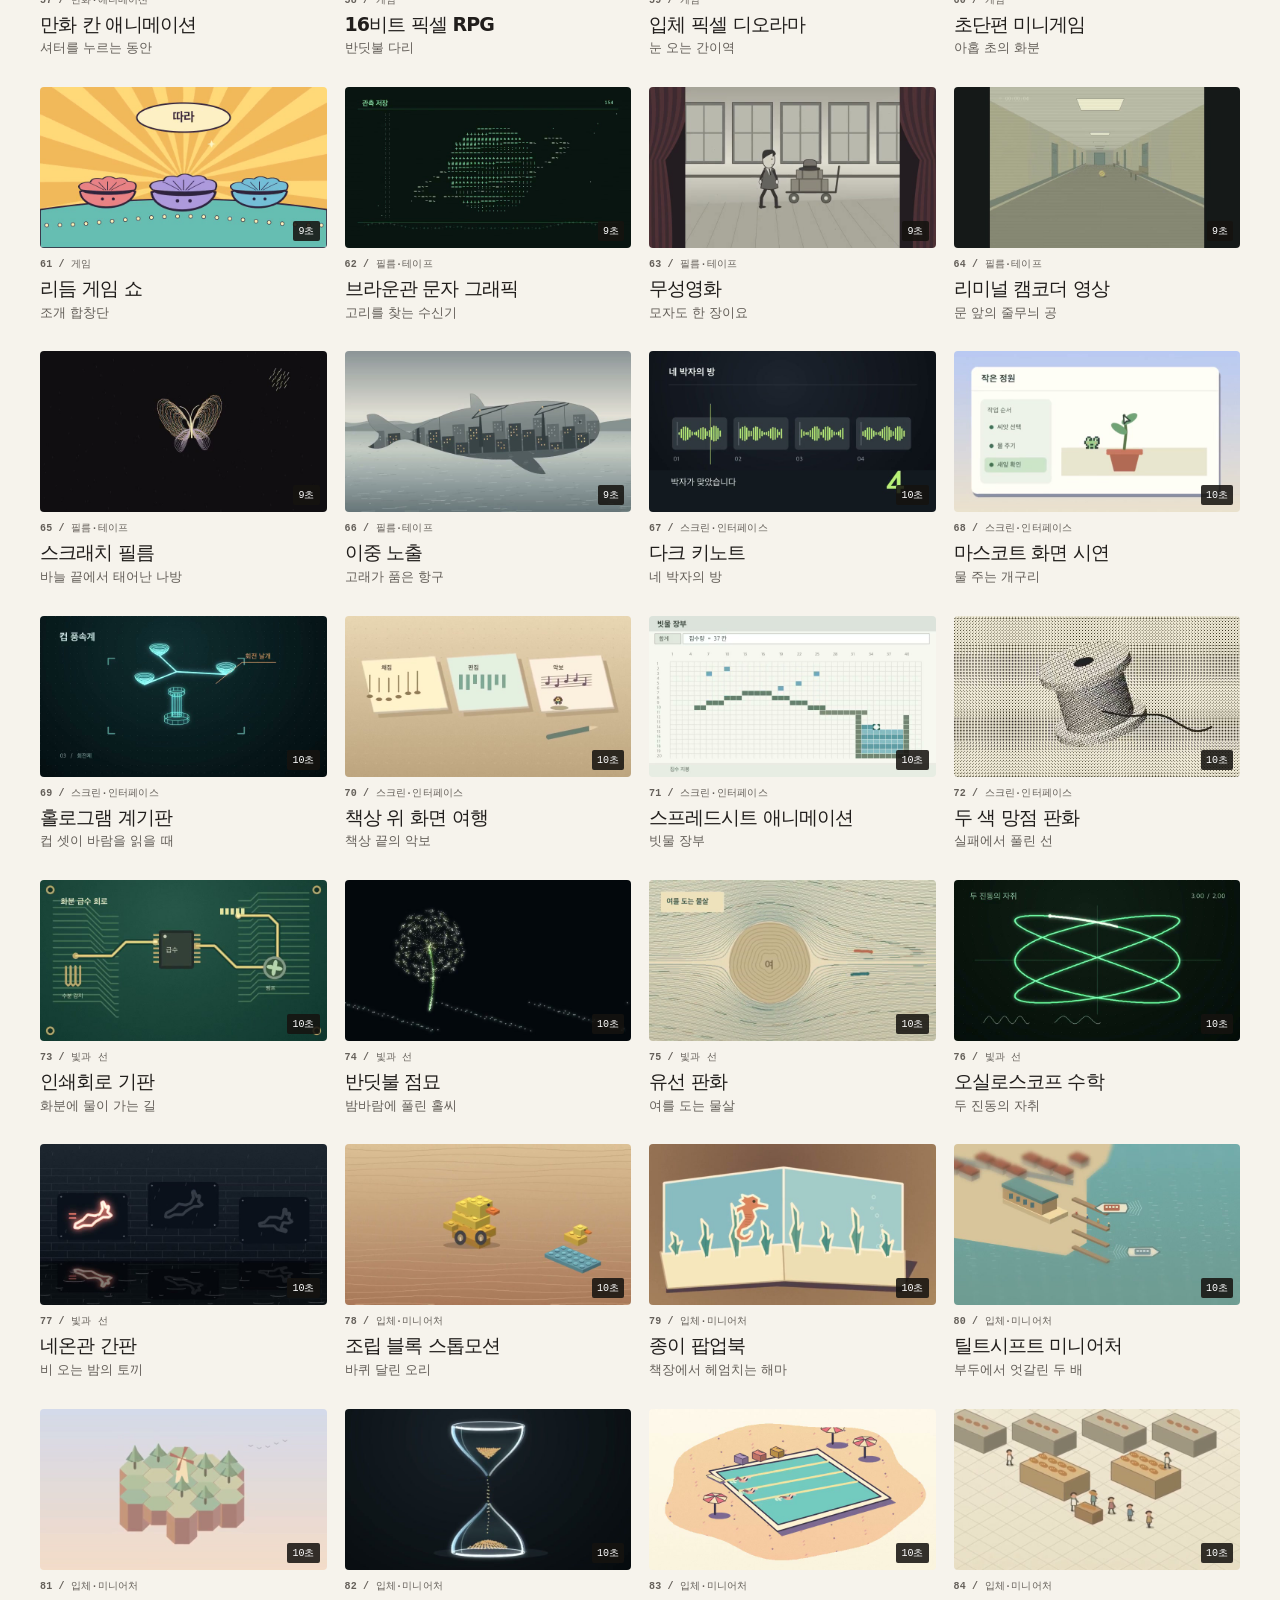
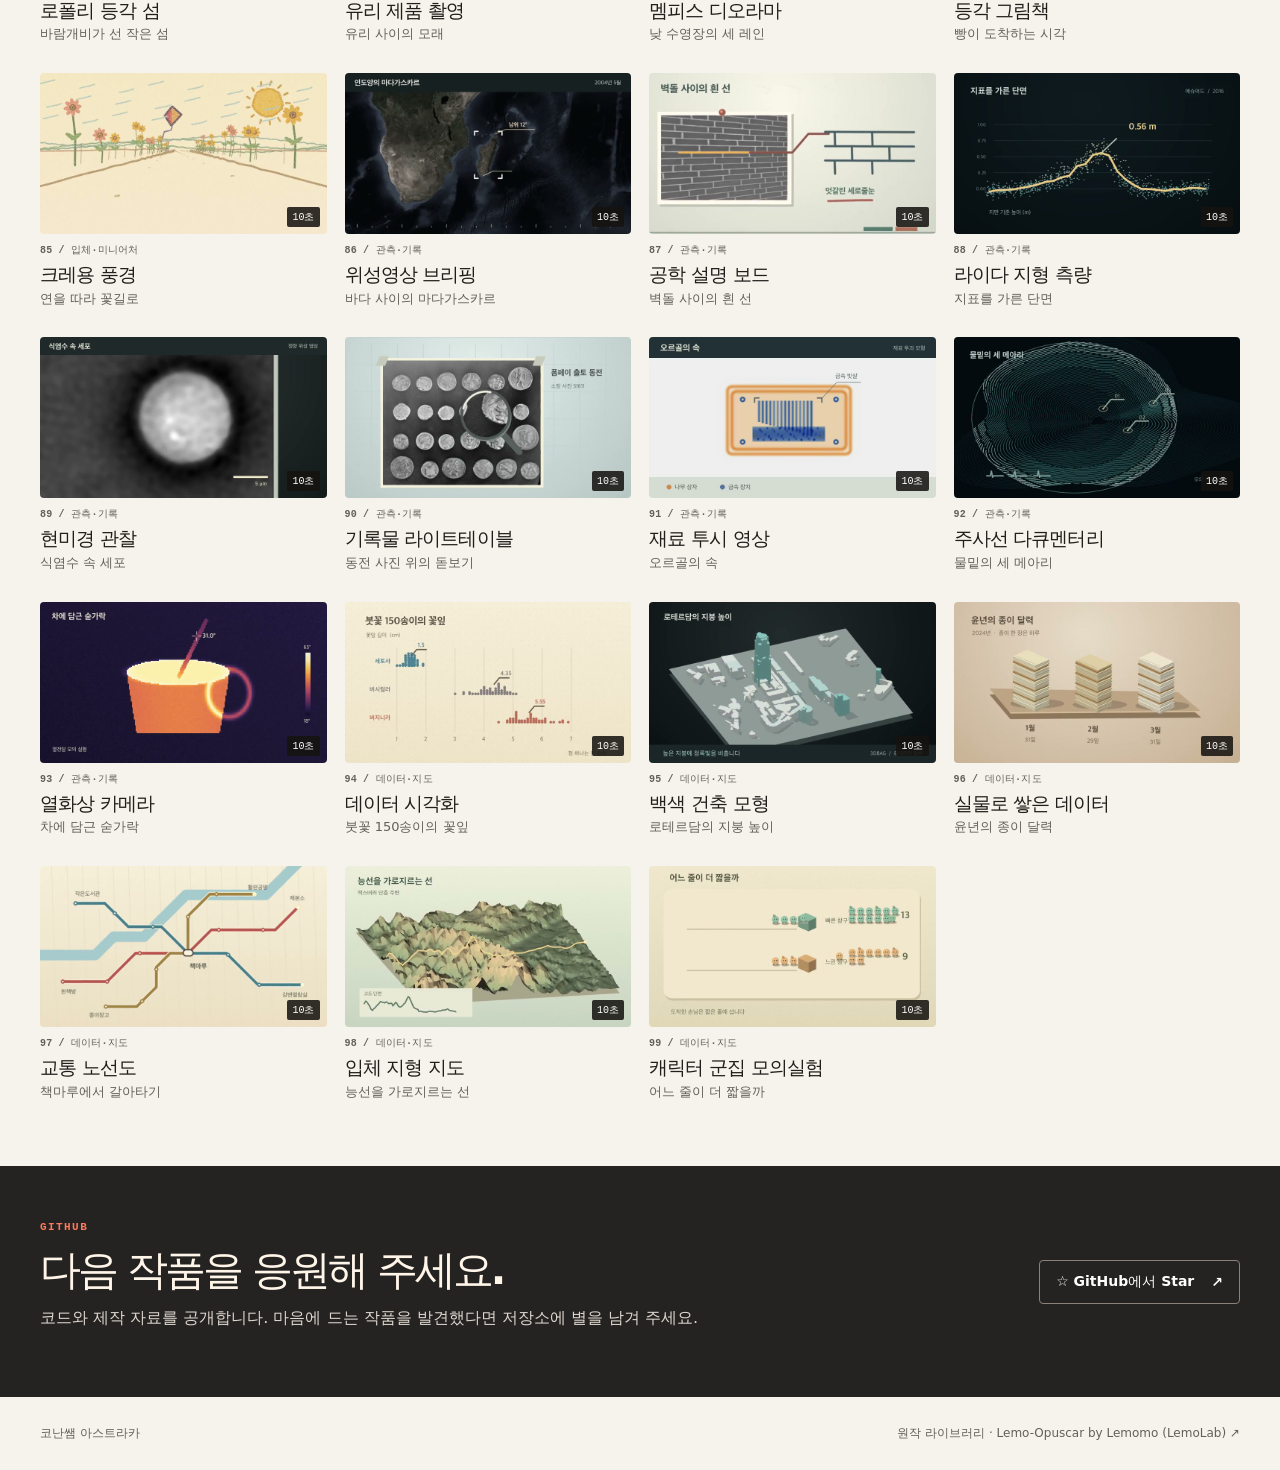
==== commit 7eff9b19: "Remove public star goals and counters" ====
--- a/site/index.html
+++ b/site/index.html
@@ -15,9 +15,9 @@
     />
     <meta
       property="og:image"
-      content="https://jkf87.github.io/conan-astracar/share.jpg"
+      content="https://conanssam.com/conan-astracar/share.jpg"
     />
-    <link rel="canonical" href="https://jkf87.github.io/conan-astracar/" />
+    <link rel="canonical" href="https://conanssam.com/conan-astracar/" />
     <meta name="twitter:card" content="summary_large_image" />
     <link rel="icon" href="icon.svg" type="image/svg+xml" />
     <link rel="stylesheet" href="style.css" />
@@ -114,7 +114,6 @@
               코드와 제작 자료를 공개합니다. 마음에 드는 작품을 발견했다면
               저장소에 별을 남겨 주세요.
             </p>
-            <small>목표 1,000 stars <span class="stars"></span></small>
           </div>
           <a class="btn" href="https://github.com/jkf87/conan-astracar"
             >☆ GitHub에서 Star <b>↗</b></a
--- a/site/style.css
+++ b/site/style.css
@@ -433,10 +433,6 @@
   margin: 12px 0;
   color: #ddd6ce;
 }
-.support small {
-  font-family: var(--mono);
-  color: #ffae98;
-}
 .support .btn {
   white-space: nowrap;
   color: white;
